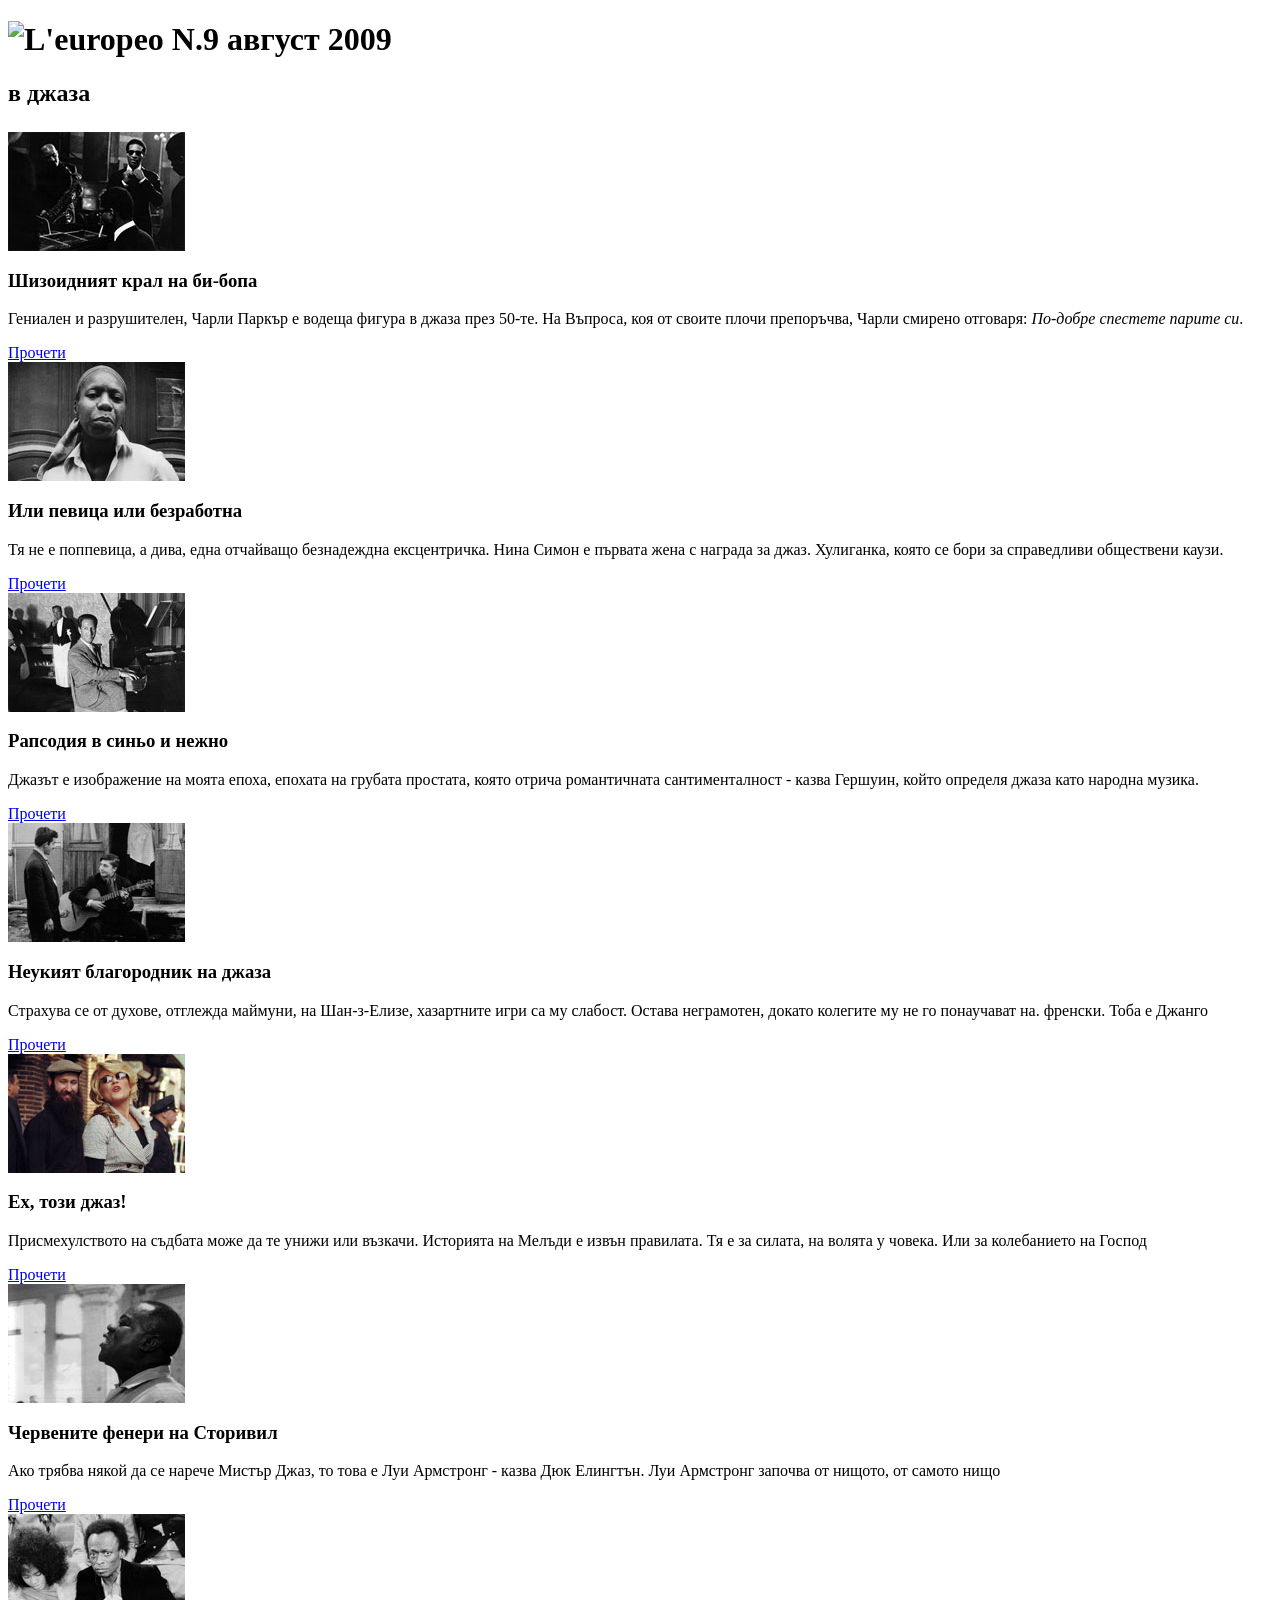
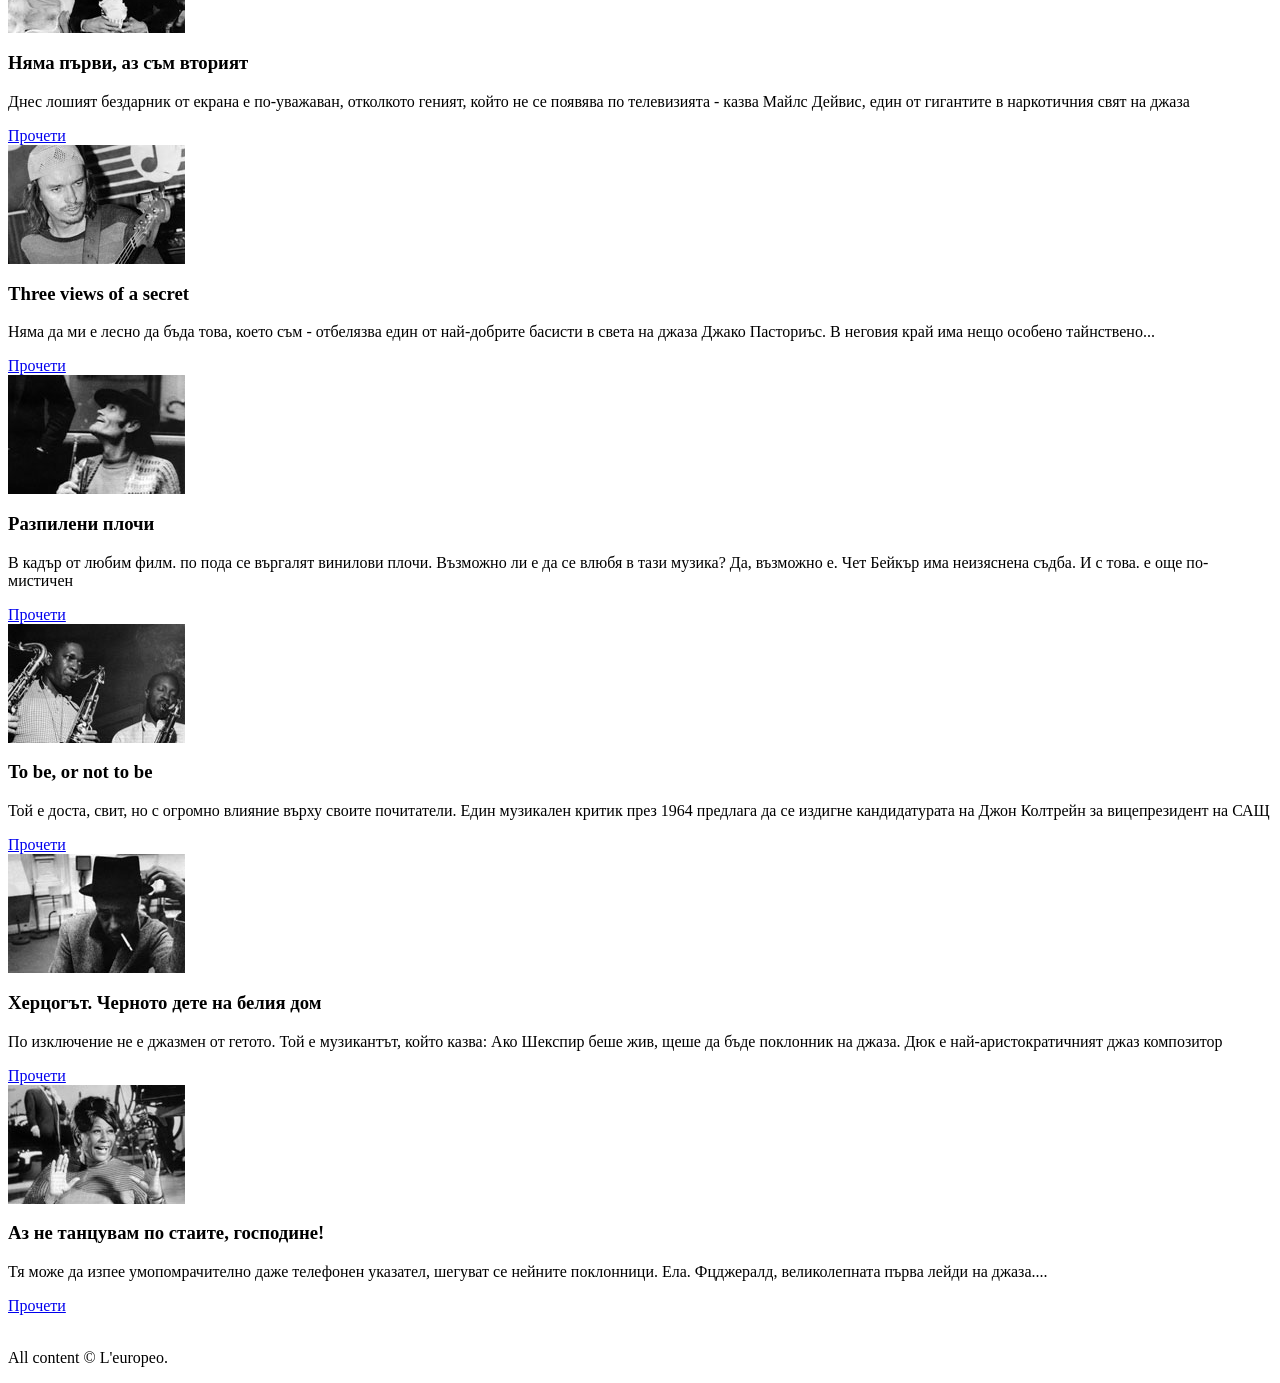
==== index.html @ b657a521 "Add files via upload" ====
<!DOCTYPE html PUBLIC "-//W3C//DTD XHTML 1.0 Transitional//EN" "http://www.w3.org/TR/xhtml1/DTD/xhtml1-transitional.dtd">
<html xmlns="http://www.w3.org/1999/xhtml">
<head>
<meta http-equiv="Content-Type" content="text/html; charset=utf-8" />
<title>L'EUROPEO</title>
<link rel="stylesheet" href="css/style.css" media="all" />
</head>

<body style="background-image:url(img/bg1.jpg);">

<div id="header">
	<h1>
		<img src="img/title.gif" alt="L'europeo" />
		<span id="artist">N.9 август 2009</span>
	</h1>
</div>

<h2 class="large">в джаза</h2>

<div id="container">
<div class="border" style="padding-top:5px;">
	<div class="left" >
	<img src="images/tumbnails/1.jpg" />
	<h3>Шизоидният крал на би-бопа</h3>
	<p>Гениален и разрушителен, Чарли Паркър е водеща фигура в джаза през 50-те. На Въпроса, коя от своите плочи препоръчва, Чарли смирено отговаря:<em> По-добре спестете парите си</em>.</p>
	<a href="pages/parker.html" class="more">Прочети</a>
	</div>
	<div class="left" >
	<img src="images/tumbnails/2.jpg" />
	<h3>Или певица или безработна</h3>
	<p>Тя не е поппевица, а дива, една отчайващо безнадеждна ексцентричка. Нина Симон е първата жена с награда за джаз. Хулиганка, която се бори за справедливи обществени каузи. </p>
	<a href="pages/simone.html" class="more">Прочети</a>
	</div>
	<div class="left" >
	<img src="images/tumbnails/3.jpg" />
	<h3>Рапсодия в синьо и нежно</h3>
	<p>Джазът е изображение на моята епоха, епохата на грубата простата, която отрича романтичната сантименталност - казва Гершуин, който определя джаза като народна музика.</p>
	<a href="pages/gershwin.html" class="more">Прочети</a>
	</div>
	<div class="last left" >
	<img src="images/tumbnails/4.jpg" />
	<h3>Неукият благородник на джаза</h3>
	<p>Страхува се от духове, отглежда маймуни, на Шан-з-Елизе, хазартните игри са му слабост. Остава неграмотен, докато колегите му не го понаучават на. френски. Тоба е Джанго</p>
	<a href="pages/reinhardt.html" class="more">Прочети</a>
	</div>
	
	<div class="left" >
	<img src="images/tumbnails/5.jpg" />
	<h3>Ех, този джаз!</h3>
	<p>Присмехулството на съдбата може да те унижи или възкачи. Историята на Мелъди е извън правилата. Тя е за силата, на волята у човека. Или за колебанието на Господ </p>
	<a href="pages/gardot.html" class="more">Прочети</a>
	</div>
	<div class="left" >
	<img src="images/tumbnails/6.jpg" />
	<h3>Червените фенери на Сторивил</h3>
	<p>Ако трябва някой да се нарече Мистър Джаз, то това е Луи Армстронг - казва Дюк Елингтън. Луи Армстронг започва от нищото, от самото нищо</p>
	<a href="pages/armstrong.html" class="more">Прочети</a>
	</div>
	<div class="left" >
	<img src="images/tumbnails/7.jpg" />
	<h3>Няма първи, аз съм вторият</h3>
	<p>Днес лошият бездарник от екрана е по-уважаван, отколкото геният, който не се появява по телевизията - казва Майлс Дейвис, един от гигантите в наркотичния свят на джаза </p>
	<a href="pages/davis.html" class="more">Прочети</a>
	</div>
	<div class="last left" >
	<img src="images/tumbnails/8.jpg" />
	<h3>Three views of a secret</h3>
	<p>Няма да ми е лесно да бъда това, което съм - отбелязва един от най-добрите басисти в света на джаза Джако Пасториъс. В неговия край има нещо особено тайнствено... </p>
	<a href="pages/pastorius.html" class="more">Прочети</a>
	</div>
	
		<div class="left" >
	<img src="images/tumbnails/9.jpg" />
	<h3>Разпилени плочи</h3>
	<p>В кадър от любим филм. по пода се въргалят винилови плочи. Възможно ли е да се влюбя в тази музика? Да, възможно е. Чет Бейкър има неизяснена съдба. И с това. е още по-мистичен </p>
	<a href="pages/baker.html" class="more">Прочети</a>
	</div>
	<div class="left" >
	<img src="images/tumbnails/10.jpg" />
	<h3>To be, or not to be</h3>
	<p>Той е доста, свит, но с огромно влияние върху своите почитатели. Един музикален критик през 1964 предлага да се издигне кандидатурата на Джон Колтрейн за вицепрезидент на САЩ </p>
	<a href="pages/coltrane.html" class="more">Прочети</a>
	</div>
	<div class="left" >
	<img src="images/tumbnails/11.jpg" />
	<h3>Херцогът. Черното дете на белия дом</h3>
	<p>По изключение не е джазмен от гетото. Той е музикантът, който казва: Ако Шекспир беше жив, щеше да бъде поклонник на джаза. Дюк е най-аристократичният джаз композитор</p>
	<a href="pages/ellington.html" class="more">Прочети</a>
	</div>
	<div class="last left" >
	<img src="images/tumbnails/12.jpg" />
	<h3>Аз не танцувам по стаите, господине!</h3>
	<p>Тя може да изпее умопомрачително даже телефонен указател, шегуват се нейните поклонници. Ела. Фцджералд, великолепната първа лейди на джаза.... </p>
	<a href="pages/fitzgerald.html" class="more">Прочети</a>
	</div>
	
	<br class="clear" />
</div>
</div>

<div id="footer">
<p>All content &copy; L'europeo.</p>
</div>

</body>
</html>
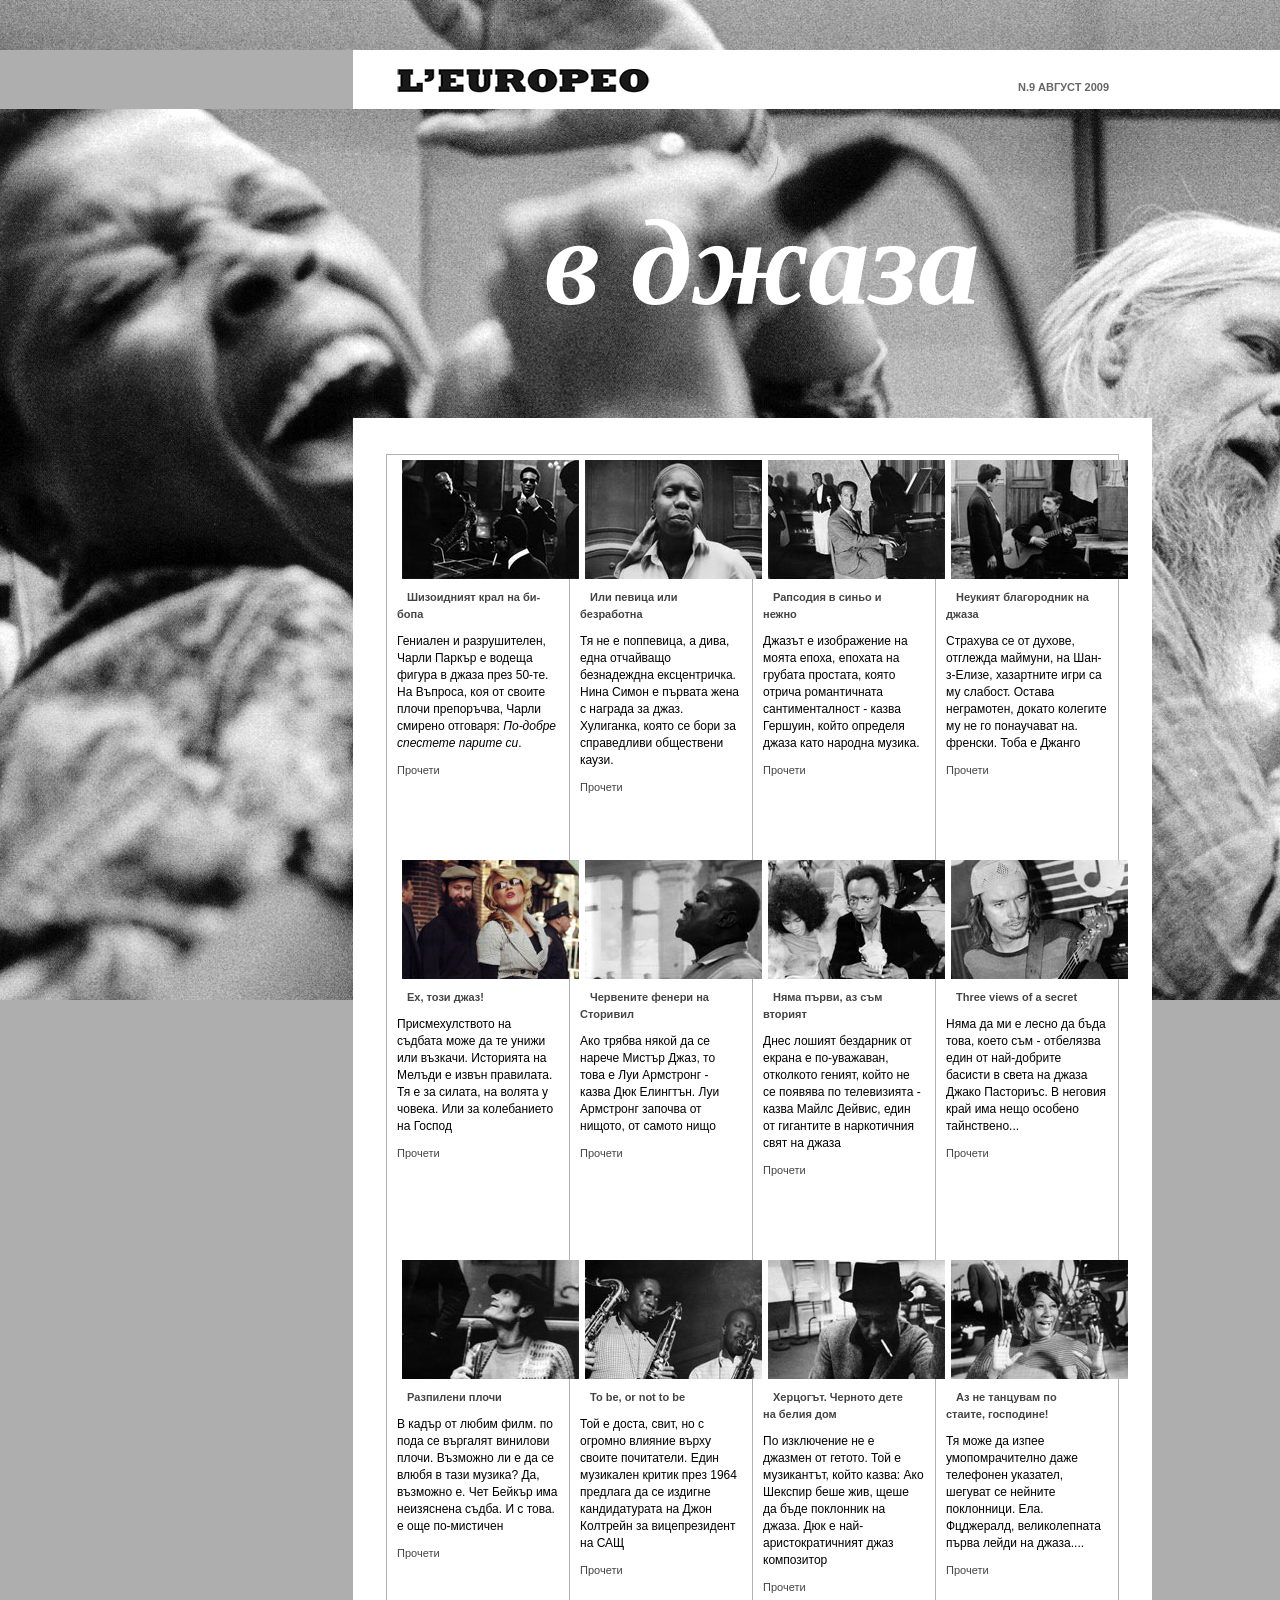
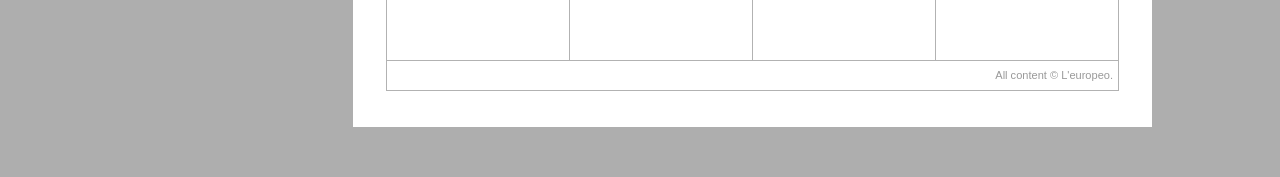
==== commit 5b7c2cc4: "Refactor index.html for improved structure and links Updated HTML structure and added links to image" ====
--- a/index.html
+++ b/index.html
@@ -20,76 +20,76 @@
 <div id="container">
 <div class="border" style="padding-top:5px;">
 	<div class="left" >
-	<img src="images/tumbnails/1.jpg" />
-	<h3>Шизоидният крал на би-бопа</h3>
+        <a href="pages/parker.html"><img src="images/tumbnails/1.jpg" /></a>
+        <h3><a href="pages/parker.html">Шизоидният крал на би-бопа</a></h3>
 	<p>Гениален и разрушителен, Чарли Паркър е водеща фигура в джаза през 50-те. На Въпроса, коя от своите плочи препоръчва, Чарли смирено отговаря:<em> По-добре спестете парите си</em>.</p>
 	<a href="pages/parker.html" class="more">Прочети</a>
 	</div>
 	<div class="left" >
-	<img src="images/tumbnails/2.jpg" />
-	<h3>Или певица или безработна</h3>
+        <a href="pages/simone.html"><img src="images/tumbnails/2.jpg" /></a>
+        <h3><a href="pages/simone.html">Или певица или безработна</a></h3>
 	<p>Тя не е поппевица, а дива, една отчайващо безнадеждна ексцентричка. Нина Симон е първата жена с награда за джаз. Хулиганка, която се бори за справедливи обществени каузи. </p>
 	<a href="pages/simone.html" class="more">Прочети</a>
 	</div>
 	<div class="left" >
-	<img src="images/tumbnails/3.jpg" />
-	<h3>Рапсодия в синьо и нежно</h3>
+        <a href="pages/gershwin.html"><img src="images/tumbnails/3.jpg" /></a>
+        <h3><a href="pages/gershwin.html">Рапсодия в синьо и нежно</a></h3>
 	<p>Джазът е изображение на моята епоха, епохата на грубата простата, която отрича романтичната сантименталност - казва Гершуин, който определя джаза като народна музика.</p>
 	<a href="pages/gershwin.html" class="more">Прочети</a>
 	</div>
 	<div class="last left" >
-	<img src="images/tumbnails/4.jpg" />
-	<h3>Неукият благородник на джаза</h3>
+        <a href="pages/reinhardt.html"><img src="images/tumbnails/4.jpg" /></a>
+        <h3><a href="pages/reinhardt.html">Неукият благородник на джаза</a></h3>
 	<p>Страхува се от духове, отглежда маймуни, на Шан-з-Елизе, хазартните игри са му слабост. Остава неграмотен, докато колегите му не го понаучават на. френски. Тоба е Джанго</p>
 	<a href="pages/reinhardt.html" class="more">Прочети</a>
 	</div>
 	
 	<div class="left" >
-	<img src="images/tumbnails/5.jpg" />
-	<h3>Ех, този джаз!</h3>
+        <a href="pages/gardot.html"><img src="images/tumbnails/5.jpg" /></a>
+        <h3><a href="pages/gardot.html">Ех, този джаз!</a></h3>
 	<p>Присмехулството на съдбата може да те унижи или възкачи. Историята на Мелъди е извън правилата. Тя е за силата, на волята у човека. Или за колебанието на Господ </p>
 	<a href="pages/gardot.html" class="more">Прочети</a>
 	</div>
 	<div class="left" >
-	<img src="images/tumbnails/6.jpg" />
-	<h3>Червените фенери на Сторивил</h3>
+        <a href="pages/armstrong.html"><img src="images/tumbnails/6.jpg" /></a>
+        <h3><a href="pages/armstrong.html">Червените фенери на Сторивил</a></h3>
 	<p>Ако трябва някой да се нарече Мистър Джаз, то това е Луи Армстронг - казва Дюк Елингтън. Луи Армстронг започва от нищото, от самото нищо</p>
 	<a href="pages/armstrong.html" class="more">Прочети</a>
 	</div>
 	<div class="left" >
-	<img src="images/tumbnails/7.jpg" />
-	<h3>Няма първи, аз съм вторият</h3>
+        <a href="pages/davis.html"><img src="images/tumbnails/7.jpg" /></a>
+        <h3><a href="pages/davis.html">Няма първи, аз съм вторият</a></h3>
 	<p>Днес лошият бездарник от екрана е по-уважаван, отколкото геният, който не се появява по телевизията - казва Майлс Дейвис, един от гигантите в наркотичния свят на джаза </p>
 	<a href="pages/davis.html" class="more">Прочети</a>
 	</div>
 	<div class="last left" >
-	<img src="images/tumbnails/8.jpg" />
-	<h3>Three views of a secret</h3>
+	<a href="pages/pastorius.html"><img src="images/tumbnails/8.jpg" /></a>
+        <h3><a href="pages/pastorius.html">Three views of a secret</a></h3>
 	<p>Няма да ми е лесно да бъда това, което съм - отбелязва един от най-добрите басисти в света на джаза Джако Пасториъс. В неговия край има нещо особено тайнствено... </p>
 	<a href="pages/pastorius.html" class="more">Прочети</a>
 	</div>
 	
-		<div class="left" >
-	<img src="images/tumbnails/9.jpg" />
-	<h3>Разпилени плочи</h3>
+        <div class="left" >
+        <a href="pages/baker.html"><img src="images/tumbnails/9.jpg" /></a>
+        <h3><a href="pages/baker.html">Разпилени плочи</a></h3>
 	<p>В кадър от любим филм. по пода се въргалят винилови плочи. Възможно ли е да се влюбя в тази музика? Да, възможно е. Чет Бейкър има неизяснена съдба. И с това. е още по-мистичен </p>
 	<a href="pages/baker.html" class="more">Прочети</a>
 	</div>
 	<div class="left" >
-	<img src="images/tumbnails/10.jpg" />
-	<h3>To be, or not to be</h3>
+        <a href="pages/coltrane.html"><img src="images/tumbnails/10.jpg" /></a>
+        <h3><a href="pages/coltrane.html">To be, or not to be</a></h3>
 	<p>Той е доста, свит, но с огромно влияние върху своите почитатели. Един музикален критик през 1964 предлага да се издигне кандидатурата на Джон Колтрейн за вицепрезидент на САЩ </p>
 	<a href="pages/coltrane.html" class="more">Прочети</a>
 	</div>
 	<div class="left" >
-	<img src="images/tumbnails/11.jpg" />
-	<h3>Херцогът. Черното дете на белия дом</h3>
+        <a href="pages/ellington.html"><img src="images/tumbnails/11.jpg" /></a>
+        <h3><a href="pages/ellington.html">Херцогът. Черното дете на белия дом</a></h3>
 	<p>По изключение не е джазмен от гетото. Той е музикантът, който казва: Ако Шекспир беше жив, щеше да бъде поклонник на джаза. Дюк е най-аристократичният джаз композитор</p>
 	<a href="pages/ellington.html" class="more">Прочети</a>
 	</div>
 	<div class="last left" >
-	<img src="images/tumbnails/12.jpg" />
-	<h3>Аз не танцувам по стаите, господине!</h3>
+        <a href="pages/fitzgerald.html"><img src="images/tumbnails/12.jpg" /></a>
+	<h3><a href="pages/fitzgerald.html">Аз не танцувам по стаите, господине!</a></h3>
 	<p>Тя може да изпее умопомрачително даже телефонен указател, шегуват се нейните поклонници. Ела. Фцджералд, великолепната първа лейди на джаза.... </p>
 	<a href="pages/fitzgerald.html" class="more">Прочети</a>
 	</div>
--- a/css/style.css
+++ b/css/style.css
@@ -0,0 +1,366 @@
+* {
+border: none; 
+outline:none; 
+margin: 0; 
+padding: 0; 
+text-decoration: none;
+}
+
+body {
+padding:50px 0;
+color: #000; 
+font-family:Georgia, "Times New Roman", Times, serif;  
+font-size:13px; 
+background-color:#aeaeae;
+background-position: 50% 0;
+background-attachment:fixed;
+background-repeat:no-repeat;
+}
+
+a:link, 
+a:active, 
+a:visited  {
+color: #444; 
+font-size:11px; 
+font-family: Arial, Helvetica, sans-serif; 
+text-decoration: none; 
+margin: 10px;
+}
+
+a:hover  {
+color: #444;
+text-decoration: underline; 
+}
+
+/* Classes */
+
+.clear {
+height: 0; 
+clear:both;
+}
+
+.border {
+border: 1px solid #b2b2b2;
+}
+
+.center {
+text-align: center;
+}
+
+.right {
+text-align: right;
+}
+
+.invert {
+color: #b0b0b0;
+background-color:#000;
+}
+
+p.caption { 
+font-size:11px; 
+line-height:16px; 
+float: right; 
+text-align:left; 
+border: none; 
+margin-right: 0; 
+width: 222px; 
+padding:  8px 10px;
+clear:none;
+}
+
+.horizontal { 
+width:731px; 
+border-top:1px solid #b2b2b2; 
+border-bottom:1px solid #b2b2b2; 
+vertical-align: bottom;
+
+}
+
+.vertical { 
+width: 488px;
+border:1px solid #b2b2b2; 
+border-left-width: 0;
+vertical-align: bottom;
+}
+
+.large {
+color: #fff; 
+font-size:950%; 
+line-height: 250%; 
+font-style: italic; 
+text-align:center;
+padding: 0;
+}
+
+.uppercase {
+font-size: 730%; 
+line-height:75%; 
+float: left; 
+display: block;
+font-weight:bold;
+margin: 7px 8px 0 0; 
+height:64px;
+width:75px;
+background: url(../img/caps/i.gif) 0 0 no-repeat;
+text-indent:-9999px;
+}
+
+
+/* Headings */
+
+h1, h2, h3, h4 {
+color: #fff;
+width:713px; 
+margin: 0 auto; 
+margin-right: 12.6%;
+padding: 20px 10px;
+}
+
+h1 {
+margin: 0;
+color:#666; 
+font-family: Verdana, Arial, Helvetica, sans-serif; 
+font-size:11px;
+line-height:75px;
+text-transform:uppercase;
+width:799px; 
+padding: 0;
+float: right;
+padding-right:10%;
+background-color:#fff;
+}
+
+h2 {
+font-size:360%; 
+line-height: 95%; 
+font-style: italic;
+padding-top: 40px;
+}
+
+h3 {
+color: #fff; 
+font-size:120%; 
+line-height:160%; 
+text-align: justify;
+padding-top:18px;
+padding-bottom:20px;
+}
+
+h4 {
+color:#999; 
+font-size:95%; 
+line-height: 200%;
+font-variant:small-caps; 
+letter-spacing:1px; 
+padding-top: 0;
+}
+
+h5 {
+font-weight:bold;
+font-size:13px;
+text-transform:uppercase;
+line-height:10px;
+padding: 19px 10px 0 10px; 
+margin-right: 242px;
+border-right: 1px solid #b2b2b2;
+/* font-family: "Trebuchet MS", "Lucida Grande", "Lucida Sans Unicode", "Lucida Sans", Verdana, Arial, sans-serif; */
+
+}
+
+p { 
+font-family: Arial, Helvetica, sans-serif;
+font-size: 12px;
+line-height:19px; 
+padding: 4px 10px; 
+text-align: justify;
+margin-right: 242px;
+border-right: 1px solid #b2b2b2;
+}
+
+/* Elements */
+
+#header {
+margin:0 auto;
+background: #aeaeae;
+text-align:right;
+height:59px;
+overflow: hidden;
+width: 100%;
+}
+
+#header img {
+float: left;
+margin-left:25px;
+}
+
+#header span#artist {padding-right: 43px;}
+
+#container {
+width:733px; 
+margin: 0 auto; 
+margin-right: 10%;
+padding:36px 33px 0 33px;
+background-color: #fff;
+}
+
+#footer {
+background:#fff;
+padding: 36px 33px; 
+padding-top: 0;
+width:733px; 
+margin: 0 auto; 
+margin-right: 10%;
+}
+
+#footer p {
+text-align: right; 
+padding: 5px;
+color: #999; 
+font-size:85%; 
+margin-right:0; 
+font-family:Arial, Helvetica, sans-serif; 
+border: 1px solid #b2b2b2;
+border-top-width:0;
+}
+
+/* Narrow columns */
+
+div.left {
+width: 182px;
+height:400px; 
+float: left; 
+border-right: 1px solid #b2b2b2;
+}
+
+div.left img {
+width: 177px; 
+margin: 0 0 0 5px;
+}
+
+div.left h3 {
+padding: 10px 0 8px 10px; 
+font-size:12px; 
+line-height: 17px;
+text-align: left; 
+color:#000; 
+width:auto;
+}
+
+div.left p {
+padding: 2px 10px 12px 10px; 
+font-size:12px; 
+line-height:17px; 
+margin: 0; 
+text-align:left; 
+border: none; 
+}
+
+div.last {border-right: 0;}
+
+
+/* Sidebar */
+
+#sidebar { 
+position: relative;
+width: 242px; 
+float: right;
+}
+
+#sidebar img {
+width: 100%; 
+vertical-align: bottom; 
+position: relative;
+z-index:1;
+}
+
+#description {
+width: 100%;
+height:242px;
+background-color:#000;
+color:#fff;
+position:absolute;
+top: 0;
+left: 0;
+}
+
+#description p {
+margin: 0;
+border: none;
+}
+
+#sidebar ul {
+padding: 2px 10px 0 10px;
+list-style: none; 
+}
+
+#sidebar ul li {
+font-weight: bold;
+font-family: Arial, Helvetica, sans-serif; 
+font-size: 85%; 
+line-height:28px; 
+border-bottom:1px solid #b2b2b2; 
+padding: 0 4px;
+height:28px;
+}
+
+#sidebar ul li span.num { 
+display: inline-block; 
+width:18px; 
+}
+
+#sidebar ul li span.name { 
+display: inline-block; 
+width:160px; 
+cursor: pointer; 
+padding-left: 4px;
+}
+
+/* audio player */
+
+#controls {
+padding: 5px 59px;
+
+}
+ 
+#controls a {
+width: 10px;
+height:9px; 
+font-size: 0; 
+display:inline-block; 
+float:left; 
+background-repeat:no-repeat; 
+background-position: 50% 50%; 
+margin: 4px 15px;
+}
+
+#pause_btn {
+background: url(../img/play.gif); 
+}
+
+#prev_btn {
+background:url(../img/prev.gif);
+}
+
+#next_btn {
+background:url(../img/next.gif);
+}
+
+#slider { 
+margin: 0 auto; 
+width: 200px;	
+height: 4px; 
+line-height: 0; 
+font-size:0; 
+background-color: #999; 
+position:relative;
+} 
+
+#knob {	
+width: 9px;	
+height: 9px; 
+background: url(../img/vol.gif); 
+position:absolute; 
+top: -3px;
+}
+
+small {font-size: 11px;}
